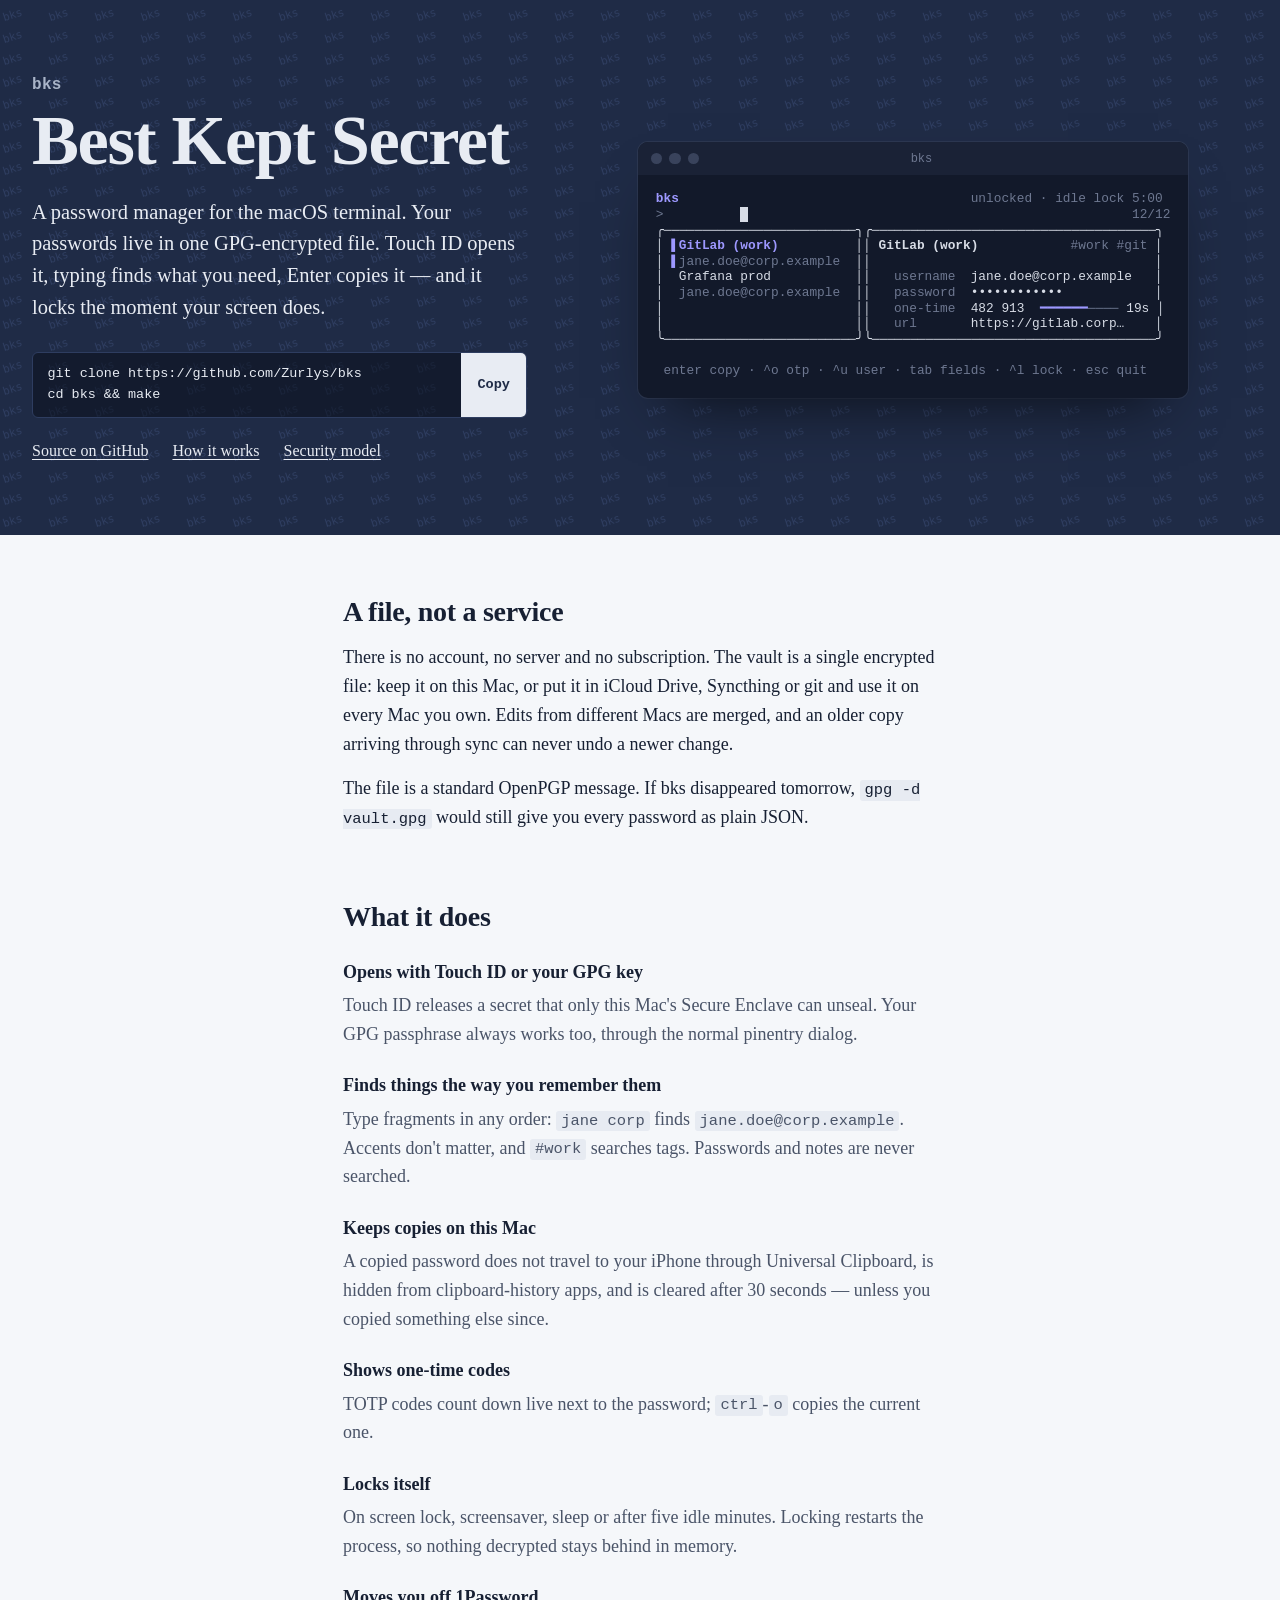
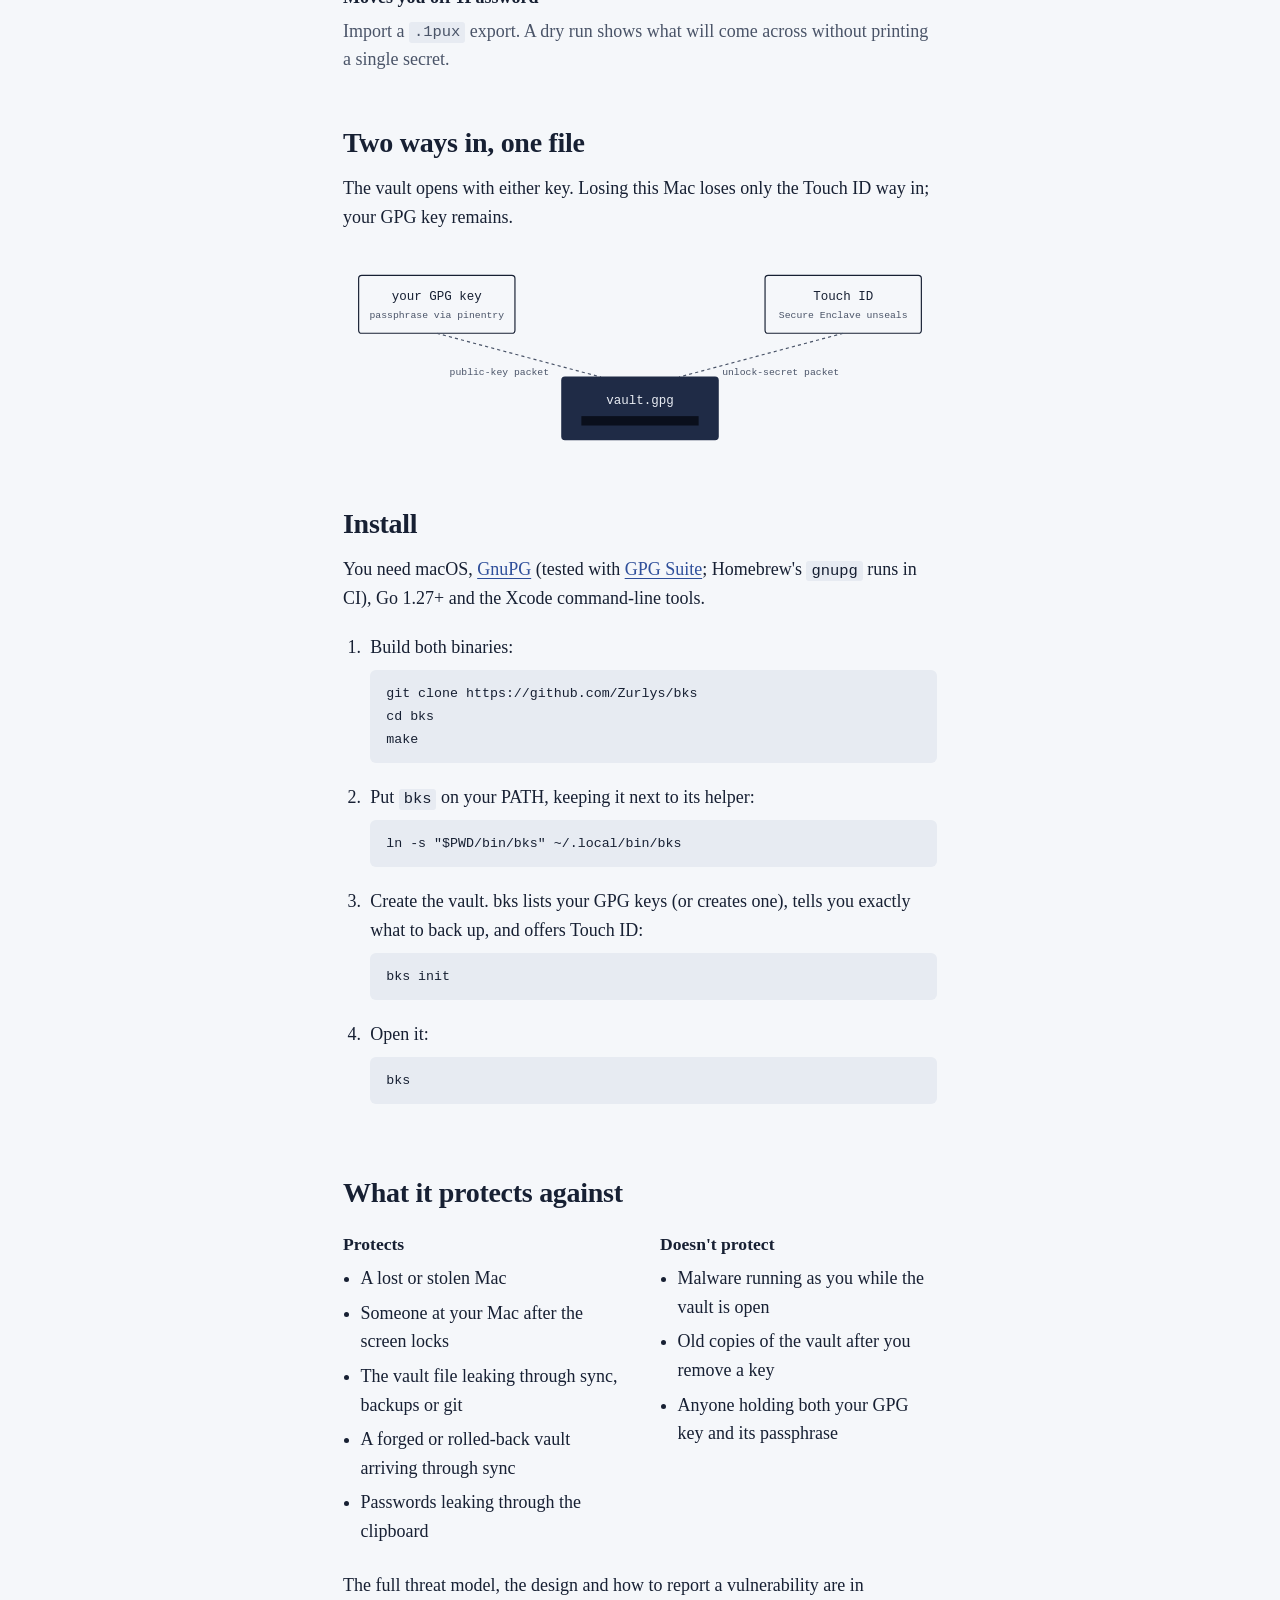
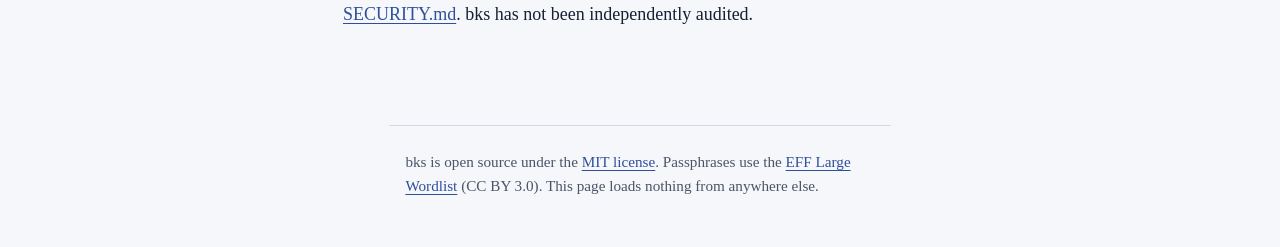
==== docs/index.html @ 6996f91b "bks: a terminal password manager for macOS One GPG-encrypted vault file that opens with your GPG key" ====
<!doctype html>
<html lang="en">
<head>
  <meta charset="utf-8">
  <meta name="viewport" content="width=device-width, initial-scale=1">
  <meta http-equiv="Content-Security-Policy" content="default-src 'none'; style-src 'self'; script-src 'self'; img-src 'self' data:; base-uri 'none'; form-action 'none'">
  <meta name="referrer" content="no-referrer">
  <title>bks — Best Kept Secret</title>
  <meta name="description" content="A password manager for the macOS terminal: one GPG-encrypted file, Touch ID, fuzzy search, and it locks when your screen locks.">
  <meta name="color-scheme" content="light dark">
  <link rel="stylesheet" href="style.css">
  <link rel="icon" href="data:image/svg+xml,%3Csvg xmlns='http://www.w3.org/2000/svg' viewBox='0 0 32 32'%3E%3Crect width='32' height='32' rx='6' fill='%231F2B46'/%3E%3Crect x='6' y='14' width='20' height='5' fill='%23F5F7FA'/%3E%3C/svg%3E">
  <script src="demo.js" defer></script>
</head>
<body>

<header class="hero">
  <div class="hero-inner">
    <div class="hero-text">
      <p class="wordmark">bks</p>
      <h1>Best Kept Secret</h1>
      <p class="deck">A password manager for the macOS terminal. Your passwords live in one GPG-encrypted file. Touch&nbsp;ID opens it, typing finds what you need, Enter copies it — and it locks the moment your screen does.</p>
      <div class="install">
        <pre>git clone https://github.com/Zurlys/bks
cd bks &amp;&amp; make</pre>
        <button type="button" class="copy" data-text="git clone https://github.com/Zurlys/bks &amp;&amp; cd bks &amp;&amp; make">Copy</button>
      </div>
      <nav class="hero-links" aria-label="Project">
        <a href="https://github.com/Zurlys/bks">Source on GitHub</a>
        <a href="https://github.com/Zurlys/bks/blob/main/DESIGN.md">How it works</a>
        <a href="https://github.com/Zurlys/bks/blob/main/SECURITY.md">Security model</a>
      </nav>
    </div>

    <figure class="terminal" aria-label="The bks terminal interface: a search for 'jane corp' narrows the list to two entries, Enter copies the password, and the status line confirms the copy stays on this Mac.">
      <div class="term-bar" aria-hidden="true"><span></span><span></span><span></span><b>bks</b></div>
<pre id="tui" aria-hidden="true"><span class="hl">bks</span>                                      <span class="dim">unlocked · idle lock 5:00</span>
<span class="dim">&gt;</span> <span id="q">jane corp</span><span class="cursor"> </span>                                                  <span class="dim" id="count">2/12</span>
╭─────────────────────────╮╭─────────────────────────────────────╮
│ <span class="sel">▌GitLab (work)</span>          ││ <b>GitLab (work)</b>            <span class="dim">#work #git</span> │
│ <span class="sel">▌</span><span class="dim">jane.doe@corp.example</span>  ││                                     │
│  Grafana prod           ││   <span class="dim">username</span>  jane.doe@corp.example   │
│  <span class="dim">jane.doe@corp.example</span>  ││   <span class="dim">password</span>  ••••••••••••            │
│                         ││   <span class="dim">one-time</span>  <span id="otp">482 913</span>  <span id="bar"><span class="bar-on">━━━━━━</span><span class="dim">────</span></span> <span id="secs">19s</span> │
│                         ││   <span class="dim">url</span>       https://gitlab.corp…    │
╰─────────────────────────╯╰─────────────────────────────────────╯
 <span class="ok" id="status">✓ password copied (this Mac only) · clipboard clears in 30s</span>
 <span class="dim">enter copy · ^o otp · ^u user · tab fields · ^l lock · esc quit</span></pre>
    </figure>
  </div>
</header>

<main>
  <section>
    <h2>A file, not a service</h2>
    <p>There is no account, no server and no subscription. The vault is a single encrypted file: keep it on this Mac, or put it in iCloud Drive, Syncthing or git and use it on every Mac you own. Edits from different Macs are merged, and an older copy arriving through sync can never undo a newer change.</p>
    <p>The file is a standard OpenPGP message. If bks disappeared tomorrow, <code>gpg -d vault.gpg</code> would still give you every password as plain JSON.</p>
  </section>

  <section>
    <h2>What it does</h2>
    <dl class="features">
      <dt>Opens with Touch ID or your GPG key</dt>
      <dd>Touch ID releases a secret that only this Mac's Secure Enclave can unseal. Your GPG passphrase always works too, through the normal pinentry dialog.</dd>

      <dt>Finds things the way you remember them</dt>
      <dd>Type fragments in any order: <code>jane corp</code> finds <code>jane.doe@corp.example</code>. Accents don't matter, and <code>#work</code> searches tags. Passwords and notes are never searched.</dd>

      <dt>Keeps copies on this Mac</dt>
      <dd>A copied password does not travel to your iPhone through Universal Clipboard, is hidden from clipboard-history apps, and is cleared after 30 seconds — unless you copied something else since.</dd>

      <dt>Shows one-time codes</dt>
      <dd>TOTP codes count down live next to the password; <kbd>ctrl</kbd>-<kbd>o</kbd> copies the current one.</dd>

      <dt>Locks itself</dt>
      <dd>On screen lock, screensaver, sleep or after five idle minutes. Locking restarts the process, so nothing decrypted stays behind in memory.</dd>

      <dt>Moves you off 1Password</dt>
      <dd>Import a <code>.1pux</code> export. A dry run shows what will come across without printing a single secret.</dd>
    </dl>
  </section>

  <section>
    <h2>Two ways in, one file</h2>
    <p>The vault opens with either key. Losing this Mac loses only the Touch ID way in; your GPG key remains.</p>
    <svg class="doors doors-wide" viewBox="0 0 760 250" role="img" aria-labelledby="dw-title dw-desc">
      <title id="dw-title">How the vault opens</title>
      <desc id="dw-desc">vault.gpg holds the JSON vault. Your GPG key opens it through its public-key packet; Touch ID lets the Secure Enclave unseal the unlock secret, which opens its other packet.</desc>
      <g class="door">
        <rect x="20" y="30" width="200" height="74" rx="4"/>
        <text x="120" y="62">your GPG key</text>
        <text x="120" y="84" class="small">passphrase via pinentry</text>
      </g>
      <g class="door">
        <rect x="540" y="30" width="200" height="74" rx="4"/>
        <text x="640" y="62">Touch ID</text>
        <text x="640" y="84" class="small">Secure Enclave unseals</text>
      </g>
      <path class="link" d="M120 104 L330 160"/>
      <path class="link" d="M640 104 L430 160"/>
      <text x="200" y="158" class="small" text-anchor="end">public-key packet</text>
      <text x="560" y="158" class="small" text-anchor="start">unlock-secret packet</text>
      <g class="vault">
        <rect x="280" y="160" width="200" height="80" rx="4"/>
        <text x="380" y="194">vault.gpg</text>
        <rect x="305" y="210" width="150" height="12" class="redact"/>
      </g>
    </svg>
    <svg class="doors doors-tall" viewBox="0 0 320 420" role="img" aria-labelledby="dt-title dt-desc">
      <title id="dt-title">How the vault opens</title>
      <desc id="dt-desc">vault.gpg holds the JSON vault. Your GPG key opens it through its public-key packet; Touch ID lets the Secure Enclave unseal the unlock secret, which opens its other packet.</desc>
      <g class="door">
        <rect x="10" y="10" width="140" height="70" rx="4"/>
        <text x="80" y="40">GPG key</text>
        <text x="80" y="62" class="small">via pinentry</text>
      </g>
      <g class="door">
        <rect x="170" y="10" width="140" height="70" rx="4"/>
        <text x="240" y="40">Touch ID</text>
        <text x="240" y="62" class="small">Secure Enclave</text>
      </g>
      <path class="link" d="M80 80 L80 200 L130 300"/>
      <path class="link" d="M240 80 L240 200 L190 300"/>
      <text x="70" y="165" class="small" text-anchor="end" transform="rotate(-90 70 165)">public-key packet</text>
      <text x="256" y="175" class="small" text-anchor="middle" transform="rotate(90 256 175)">unlock-secret packet</text>
      <g class="vault">
        <rect x="60" y="300" width="200" height="90" rx="4"/>
        <text x="160" y="336">vault.gpg</text>
        <rect x="85" y="354" width="150" height="12" class="redact"/>
      </g>
    </svg>
  </section>

  <section>
    <h2>Install</h2>
    <p>You need macOS, <a href="https://gnupg.org">GnuPG</a> (tested with <a href="https://gpgtools.org">GPG Suite</a>; Homebrew's <code>gnupg</code> runs in CI), Go 1.27+ and the Xcode command-line tools.</p>
    <ol class="steps">
      <li><p>Build both binaries:</p><pre><code>git clone https://github.com/Zurlys/bks
cd bks
make</code></pre></li>
      <li><p>Put <code>bks</code> on your PATH, keeping it next to its helper:</p><pre><code>ln -s "$PWD/bin/bks" ~/.local/bin/bks</code></pre></li>
      <li><p>Create the vault. bks lists your GPG keys (or creates one), tells you exactly what to back up, and offers Touch ID:</p><pre><code>bks init</code></pre></li>
      <li><p>Open it:</p><pre><code>bks</code></pre></li>
    </ol>
  </section>

  <section>
    <h2>What it protects against</h2>
    <div class="threats">
      <div>
        <h3>Protects</h3>
        <ul>
          <li>A lost or stolen Mac</li>
          <li>Someone at your Mac after the screen locks</li>
          <li>The vault file leaking through sync, backups or git</li>
          <li>A forged or rolled-back vault arriving through sync</li>
          <li>Passwords leaking through the clipboard</li>
        </ul>
      </div>
      <div>
        <h3>Doesn't protect</h3>
        <ul>
          <li>Malware running as you while the vault is open</li>
          <li>Old copies of the vault after you remove a key</li>
          <li>Anyone holding both your GPG key and its passphrase</li>
        </ul>
      </div>
    </div>
    <p>The full threat model, the design and how to report a vulnerability are in <a href="https://github.com/Zurlys/bks/blob/main/SECURITY.md">SECURITY.md</a>. bks has not been independently audited.</p>
  </section>
</main>

<footer>
  <p>bks is open source under the <a href="https://github.com/Zurlys/bks/blob/main/LICENSE">MIT license</a>. Passphrases use the <a href="https://www.eff.org/dice">EFF Large Wordlist</a> (CC BY 3.0). This page loads nothing from anywhere else.</p>
</footer>

</body>
</html>
---- docs/style.css ----
/* bks site — "security envelope": quiet paper and ink, one patterned band. */

:root {
  --paper: #F5F7FA;          /* envelope exterior */
  --ink: #172033;            /* blue-black text */
  --ink-soft: #4A5468;
  --rule: #D5DBE5;
  --envelope: #1F2B46;       /* security-envelope blue */
  --tint: #2E3D60;           /* the tint pattern's lines */
  --on-envelope: #E8ECF3;
  --on-envelope-soft: #A9B4C8;
  --link: #2F4F9A;
  --term-bg: #12192A;
  --term-ink: #D7DCE6;
  --term-dim: #6E7891;
  --term-accent: #9D98FF;    /* the TUI's own colours */
  --term-ok: #56D364;
  --code-bg: #E7EBF2;

  --serif: Charter, "Bitstream Charter", "Iowan Old Style", "Sitka Text", Cambria, Georgia, serif;
  --mono: ui-monospace, "SF Mono", Menlo, Consolas, "Liberation Mono", monospace;
  --measure: 66ch;
}

@media (prefers-color-scheme: dark) {
  :root {
    --paper: #121826;
    --ink: #E3E7EF;
    --ink-soft: #A7B0C2;
    --rule: #2A3348;
    --link: #9DB4F0;
    --code-bg: #1B2336;
  }
}

* { box-sizing: border-box; }

html { -webkit-text-size-adjust: 100%; }

body {
  margin: 0;
  background: var(--paper);
  color: var(--ink);
  font: 1.125rem/1.6 var(--serif);
  font-kerning: normal;
}

a { color: var(--link); text-underline-offset: 0.18em; text-decoration-thickness: 1px; }
a:hover { text-decoration-thickness: 2px; }
:focus-visible { outline: 2px solid var(--term-accent); outline-offset: 3px; border-radius: 2px; }

code, kbd, pre { font-family: var(--mono); font-size: 0.86em; }
:not(pre) > code, kbd {
  background: var(--code-bg);
  padding: 0.08em 0.32em;
  border-radius: 3px;
}

/* ---- hero: the inside of a security envelope ---------------------------- */

.hero {
  background-color: var(--envelope);
  /* tiny repeated "bks", like the tint printed inside security envelopes */
  background-image: url("data:image/svg+xml,%3Csvg xmlns='http://www.w3.org/2000/svg' width='46' height='22' viewBox='0 0 46 22'%3E%3Ctext x='2' y='15' font-family='Menlo,monospace' font-size='11' fill='%232E3D60' transform='rotate(-18 23 11)'%3Ebks%3C/text%3E%3C/svg%3E");
  color: var(--on-envelope);
  padding: clamp(2.5rem, 6vw, 5rem) 1rem clamp(2.5rem, 6vw, 4.5rem);
}

.hero-inner {
  max-width: 76rem;
  margin: 0 auto;
  display: grid;
  grid-template-columns: minmax(0, 1fr); /* never wider than the screen */
  gap: clamp(2rem, 4vw, 3.5rem);
  align-items: center;
}

@media (min-width: 1100px) {
  .hero-inner { grid-template-columns: minmax(22rem, 0.85fr) minmax(0, 1.15fr); }
}

.hero-text { max-width: 36rem; }

.wordmark {
  margin: 0 0 0.75rem;
  font: 600 1rem/1 var(--mono);
  color: var(--on-envelope-soft);
  letter-spacing: 0.02em;
}

h1 {
  margin: 0;
  font-size: clamp(2.6rem, 6vw, 4.4rem);
  line-height: 1.02;
  font-weight: 700;
  letter-spacing: -0.02em;
}

.deck {
  margin: 1.25rem 0 1.75rem;
  font-size: clamp(1.12rem, 1.6vw, 1.3rem);
  line-height: 1.55;
  color: var(--on-envelope);
}

.install {
  display: flex;
  align-items: stretch;
  max-width: 100%;
  border: 1px solid var(--tint);
  background: rgba(10, 15, 28, 0.55);
  border-radius: 6px;
}

.install pre {
  flex: 1;
  min-width: 0;
  margin: 0;
  overflow-x: auto;
  padding: 0.7rem 0.9rem;
  color: var(--on-envelope);
  font-size: 0.84rem;
  line-height: 1.55;
  background: none;
}

.copy {
  font: 600 0.85rem/1 var(--mono);
  color: var(--envelope);
  background: var(--on-envelope);
  border: 0;
  border-radius: 0 5px 5px 0;
  padding: 0 1rem;
  cursor: pointer;
}
.copy:hover { background: #fff; }

.hero-links {
  display: flex;
  flex-wrap: wrap;
  gap: 0.4rem 1.5rem;
  margin-top: 1.25rem;
}
.hero-links a { color: var(--on-envelope); font-size: 1rem; }

/* ---- the terminal --------------------------------------------------------- */

.terminal {
  margin: 0;
  min-width: 0;
  width: fit-content;
  max-width: 100%;
  justify-self: center;
  background: var(--term-bg);
  border-radius: 10px;
  box-shadow: 0 30px 60px -30px rgba(0, 0, 0, 0.7), 0 0 0 1px rgba(255, 255, 255, 0.06);
  overflow: hidden;
}

.term-bar {
  display: flex;
  align-items: center;
  gap: 0.45rem;
  padding: 0.6rem 0.8rem;
  background: #1A2236;
}
.term-bar span { width: 0.7rem; height: 0.7rem; border-radius: 50%; background: #39435C; }
.term-bar b { margin-left: auto; margin-right: auto; font: 500 0.75rem var(--mono); color: var(--term-dim); transform: translateX(-1.2rem); }

.terminal pre {
  margin: 0;
  padding: 1rem 1.1rem 1.2rem;
  color: var(--term-ink);
  font-size: clamp(0.62rem, 1.05vw, 0.8rem);
  line-height: 1.22; /* close enough for box-drawing lines to join */
  overflow-x: auto;
}

.terminal .dim { color: var(--term-dim); }
.terminal .hl, .terminal .sel { color: var(--term-accent); font-weight: 600; }
.terminal .ok { color: var(--term-ok); }
.terminal .bar-on { color: var(--term-accent); }
.terminal .cursor { background: var(--term-ink); }
.terminal .hidden { visibility: hidden; }

@media (prefers-reduced-motion: no-preference) {
  .terminal .cursor.blink { animation: blink 1.05s steps(1) infinite; }
}
@keyframes blink { 50% { background: transparent; } }

/* ---- document body ---------------------------------------------------------- */

main { padding: 1rem 1rem 2rem; }

section {
  max-width: var(--measure);
  margin: 0 auto;
  padding: 2.75rem 0 0.5rem;
}


h2 {
  margin: 0 0 0.9rem;
  font-size: 1.75rem;
  line-height: 1.2;
  letter-spacing: -0.01em;
}

h3 { margin: 0 0 0.4rem; font-size: 1.1rem; }

p { margin: 0 0 1rem; }

.features { margin: 1.5rem 0 0; }
.features dt {
  font-weight: 700;
  margin-top: 1.4rem;
}
.features dt:first-child { margin-top: 0; }
.features dd {
  margin: 0.3rem 0 0;
  color: var(--ink-soft);
}

.doors {
  display: block;
  width: 100%;
  height: auto;
  margin: 1.25rem 0 0.5rem;
  font-family: var(--mono);
}
.doors rect { fill: var(--paper); stroke: var(--ink); stroke-width: 1.5; }
.doors .vault rect:first-child { fill: var(--envelope); stroke: var(--envelope); }
.doors .vault text { fill: var(--on-envelope); }
.doors .redact { fill: #0A0F1C; stroke: none; }
.doors text { fill: var(--ink); font-size: 16px; text-anchor: middle; }
.doors text.small { font-size: 12.5px; fill: var(--ink-soft); }
.doors .link { fill: none; stroke: var(--ink-soft); stroke-width: 1.5; stroke-dasharray: 4 4; }
.doors.doors-tall { display: none; }
@media (max-width: 600px) {
  .doors.doors-wide { display: none; }
  .doors.doors-tall { display: block; max-width: 22rem; }
}

.steps { padding-left: 1.4rem; margin: 1.25rem 0 0; }
.steps li { margin-bottom: 1.25rem; padding-left: 0.3rem; }
.steps li p { margin-bottom: 0.5rem; }
.steps pre {
  margin: 0;
  padding: 0.75rem 1rem;
  background: var(--code-bg);
  border-radius: 6px;
  overflow-x: auto;
  line-height: 1.5;
}

.threats {
  display: grid;
  gap: 1.5rem 2.5rem;
  margin: 1.25rem 0 1.25rem;
}
@media (min-width: 640px) { .threats { grid-template-columns: 1fr 1fr; } }
.threats ul { margin: 0; padding-left: 1.1rem; }
.threats li { margin-bottom: 0.35rem; }

footer {
  max-width: var(--measure);
  margin: 2.5rem auto 0;
  padding: 1.5rem 1rem 3rem;
  border-top: 1px solid var(--rule);
  font-size: 0.95rem;
  color: var(--ink-soft);
}
footer p { margin: 0; }
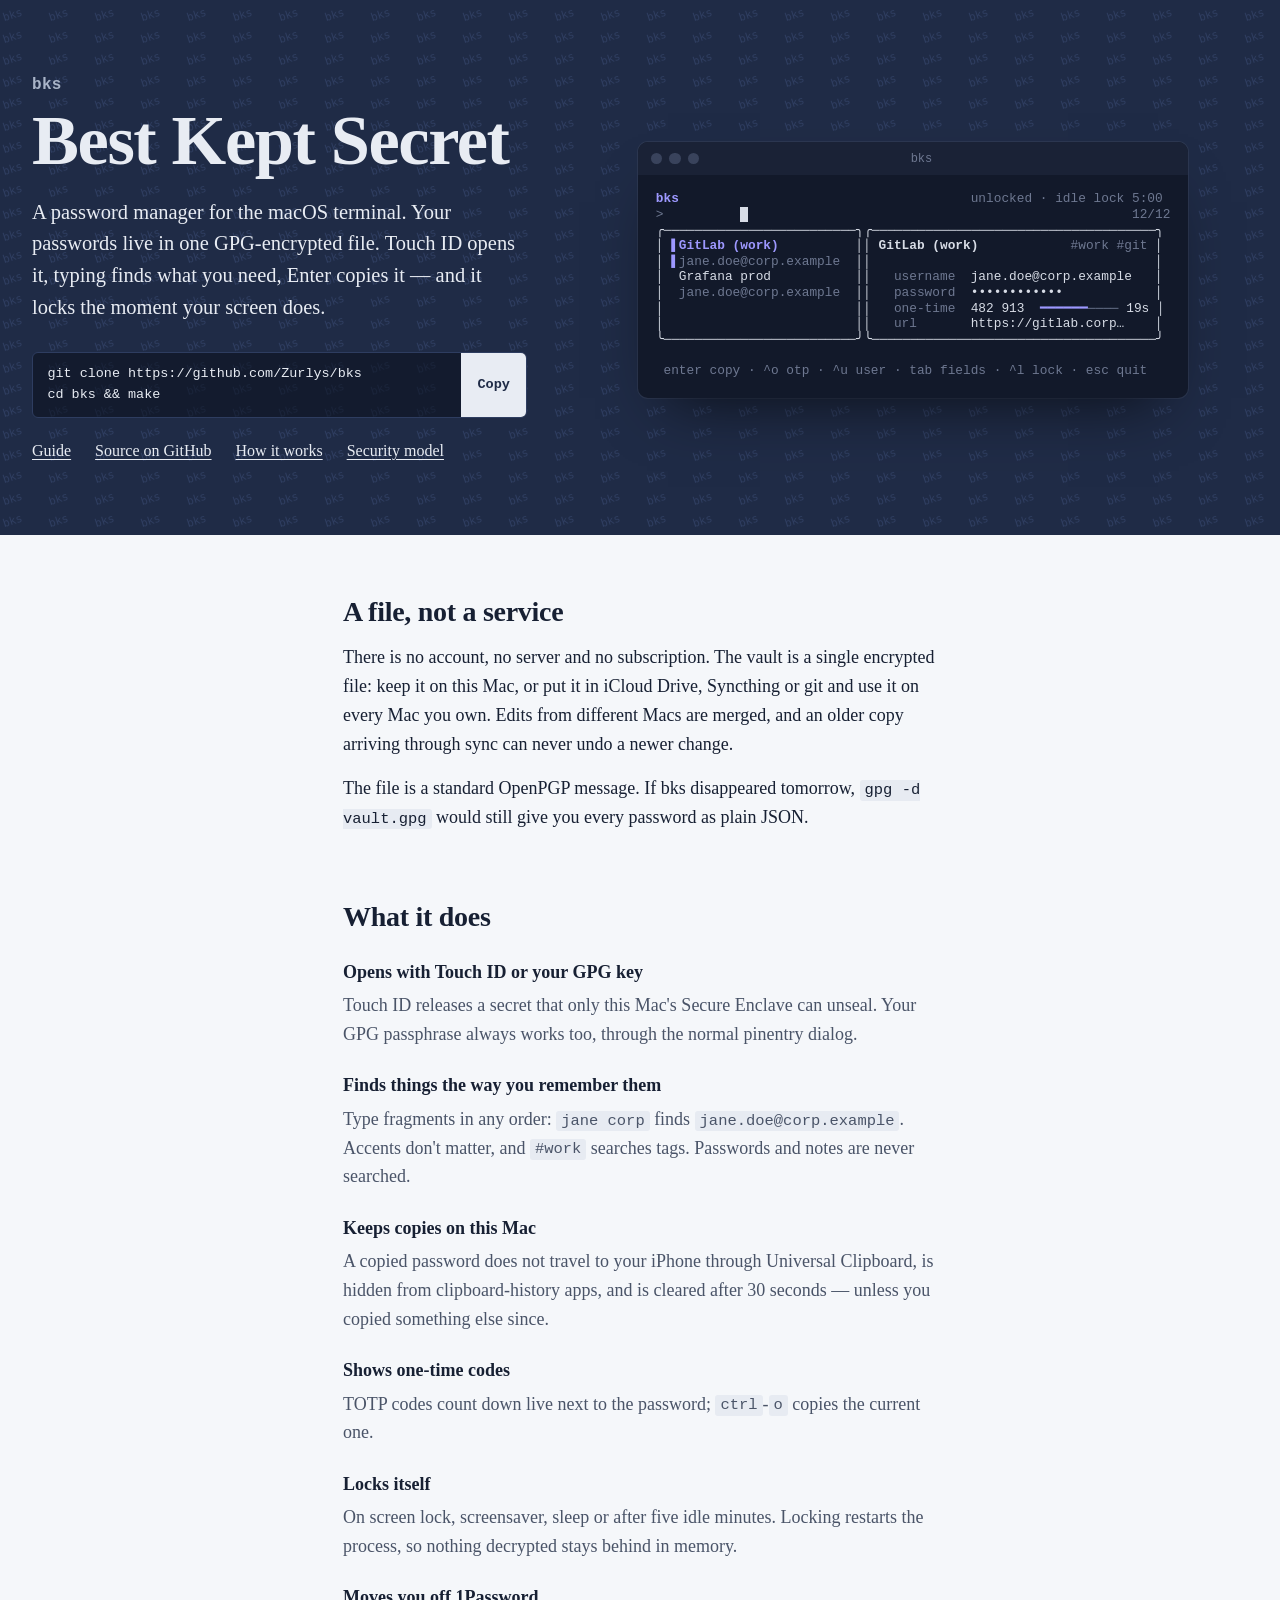
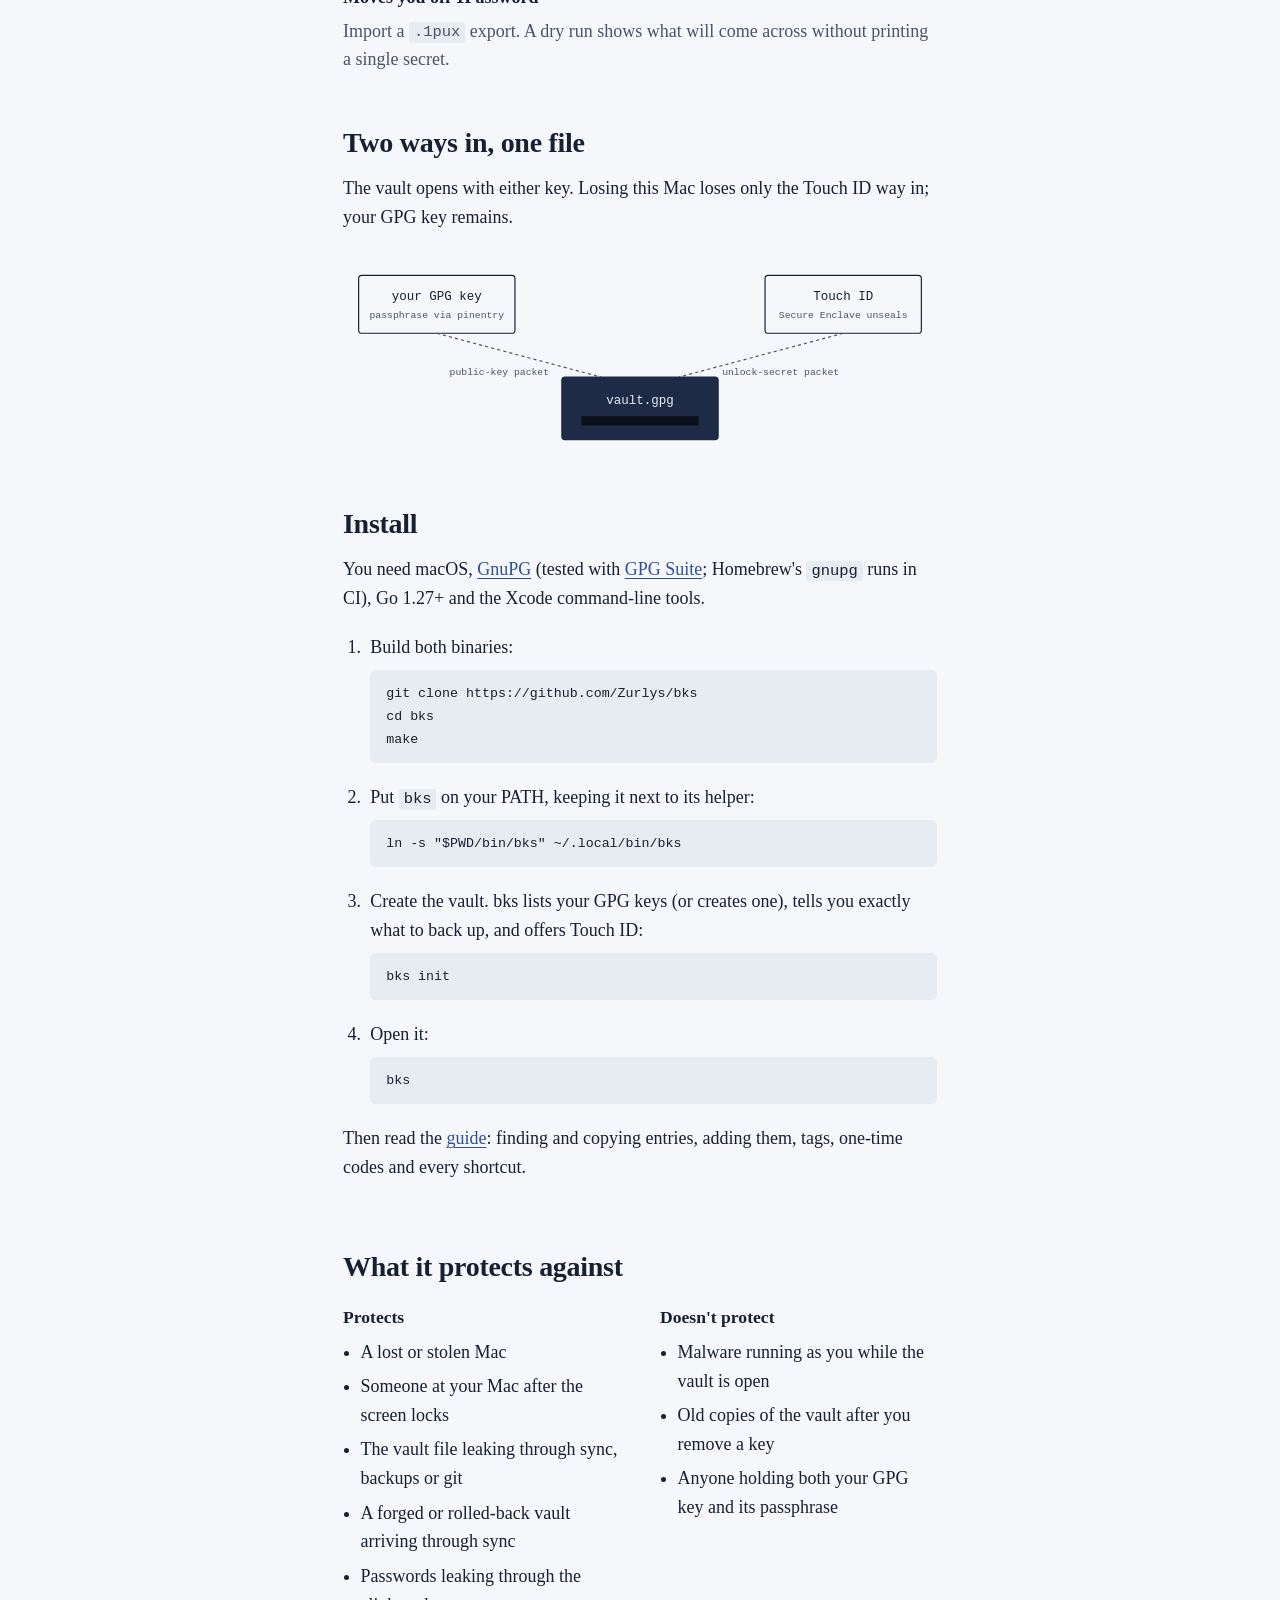
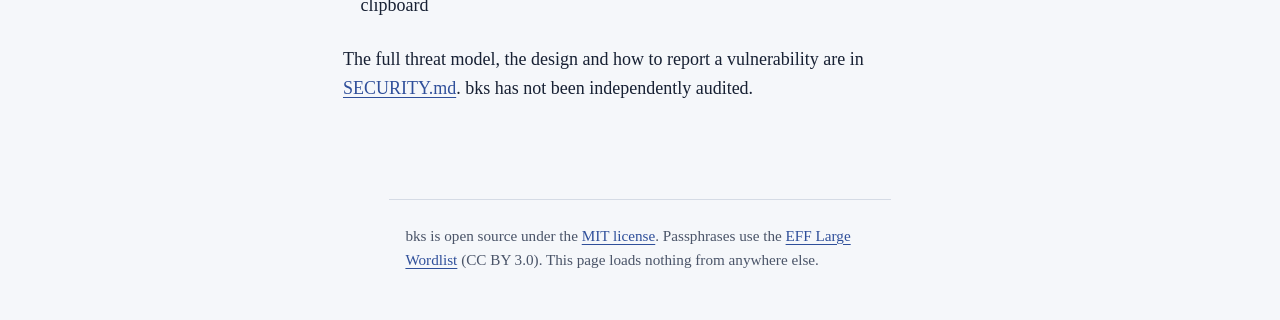
==== commit a4f96500: "Guide: shortcuts, adding entries, tags, one-time codes - GUIDE.md: opening and unlocking, searching," ====
--- a/docs/index.html
+++ b/docs/index.html
@@ -26,6 +26,7 @@
         <button type="button" class="copy" data-text="git clone https://github.com/Zurlys/bks &amp;&amp; cd bks &amp;&amp; make">Copy</button>
       </div>
       <nav class="hero-links" aria-label="Project">
+        <a href="guide.html">Guide</a>
         <a href="https://github.com/Zurlys/bks">Source on GitHub</a>
         <a href="https://github.com/Zurlys/bks/blob/main/DESIGN.md">How it works</a>
         <a href="https://github.com/Zurlys/bks/blob/main/SECURITY.md">Security model</a>
@@ -142,6 +143,7 @@
       <li><p>Create the vault. bks lists your GPG keys (or creates one), tells you exactly what to back up, and offers Touch ID:</p><pre><code>bks init</code></pre></li>
       <li><p>Open it:</p><pre><code>bks</code></pre></li>
     </ol>
+    <p>Then read the <a href="guide.html">guide</a>: finding and copying entries, adding them, tags, one-time codes and every shortcut.</p>
   </section>
 
   <section>
--- a/docs/style.css
+++ b/docs/style.css
@@ -271,3 +271,53 @@
   color: var(--ink-soft);
 }
 footer p { margin: 0; }
+
+/* ---- guide page ----------------------------------------------------------- */
+
+.band {
+  background-color: var(--envelope);
+  background-image: url("data:image/svg+xml,%3Csvg xmlns='http://www.w3.org/2000/svg' width='46' height='22' viewBox='0 0 46 22'%3E%3Ctext x='2' y='15' font-family='Menlo,monospace' font-size='11' fill='%232E3D60' transform='rotate(-18 23 11)'%3Ebks%3C/text%3E%3C/svg%3E");
+  padding: 0.9rem 1rem;
+}
+.band-inner {
+  max-width: var(--measure);
+  margin: 0 auto;
+  display: flex;
+  align-items: baseline;
+  gap: 1.5rem;
+}
+.band a { color: var(--on-envelope); font-size: 1rem; }
+.band .home { font: 600 1.1rem/1 var(--mono); text-decoration: none; margin-right: auto; }
+
+.guide {
+  max-width: var(--measure);
+  margin: 0 auto;
+  padding: 2.5rem 1rem 1rem;
+}
+.guide h1 { font-size: clamp(2.2rem, 5vw, 3rem); margin-bottom: 1rem; }
+.guide h2 { margin-top: 3rem; padding-top: 0.25rem; }
+.guide h3 { margin-top: 1.75rem; font-size: 1.2rem; }
+.guide ul { padding-left: 1.2rem; margin: 0 0 1rem; }
+.guide li { margin-bottom: 0.3rem; }
+.guide li ul { margin: 0.3rem 0 0; }
+.guide pre {
+  margin: 0 0 1.25rem;
+  padding: 0.75rem 1rem;
+  background: var(--code-bg);
+  border-radius: 6px;
+  overflow-x: auto;
+  line-height: 1.5;
+}
+.guide pre code { background: none; padding: 0; font-size: 0.82rem; }
+.guide h2:target, .guide h3:target { scroll-margin-top: 1rem; }
+
+.table { overflow-x: auto; margin: 0.5rem 0 1.5rem; }
+.table table { border-collapse: collapse; width: 100%; font-size: 1rem; }
+.table th, .table td {
+  text-align: left;
+  vertical-align: top;
+  padding: 0.45rem 1rem 0.45rem 0;
+  border-bottom: 1px solid var(--rule);
+}
+.table th { font-weight: 700; border-bottom-width: 2px; }
+.table td:first-child { white-space: nowrap; }
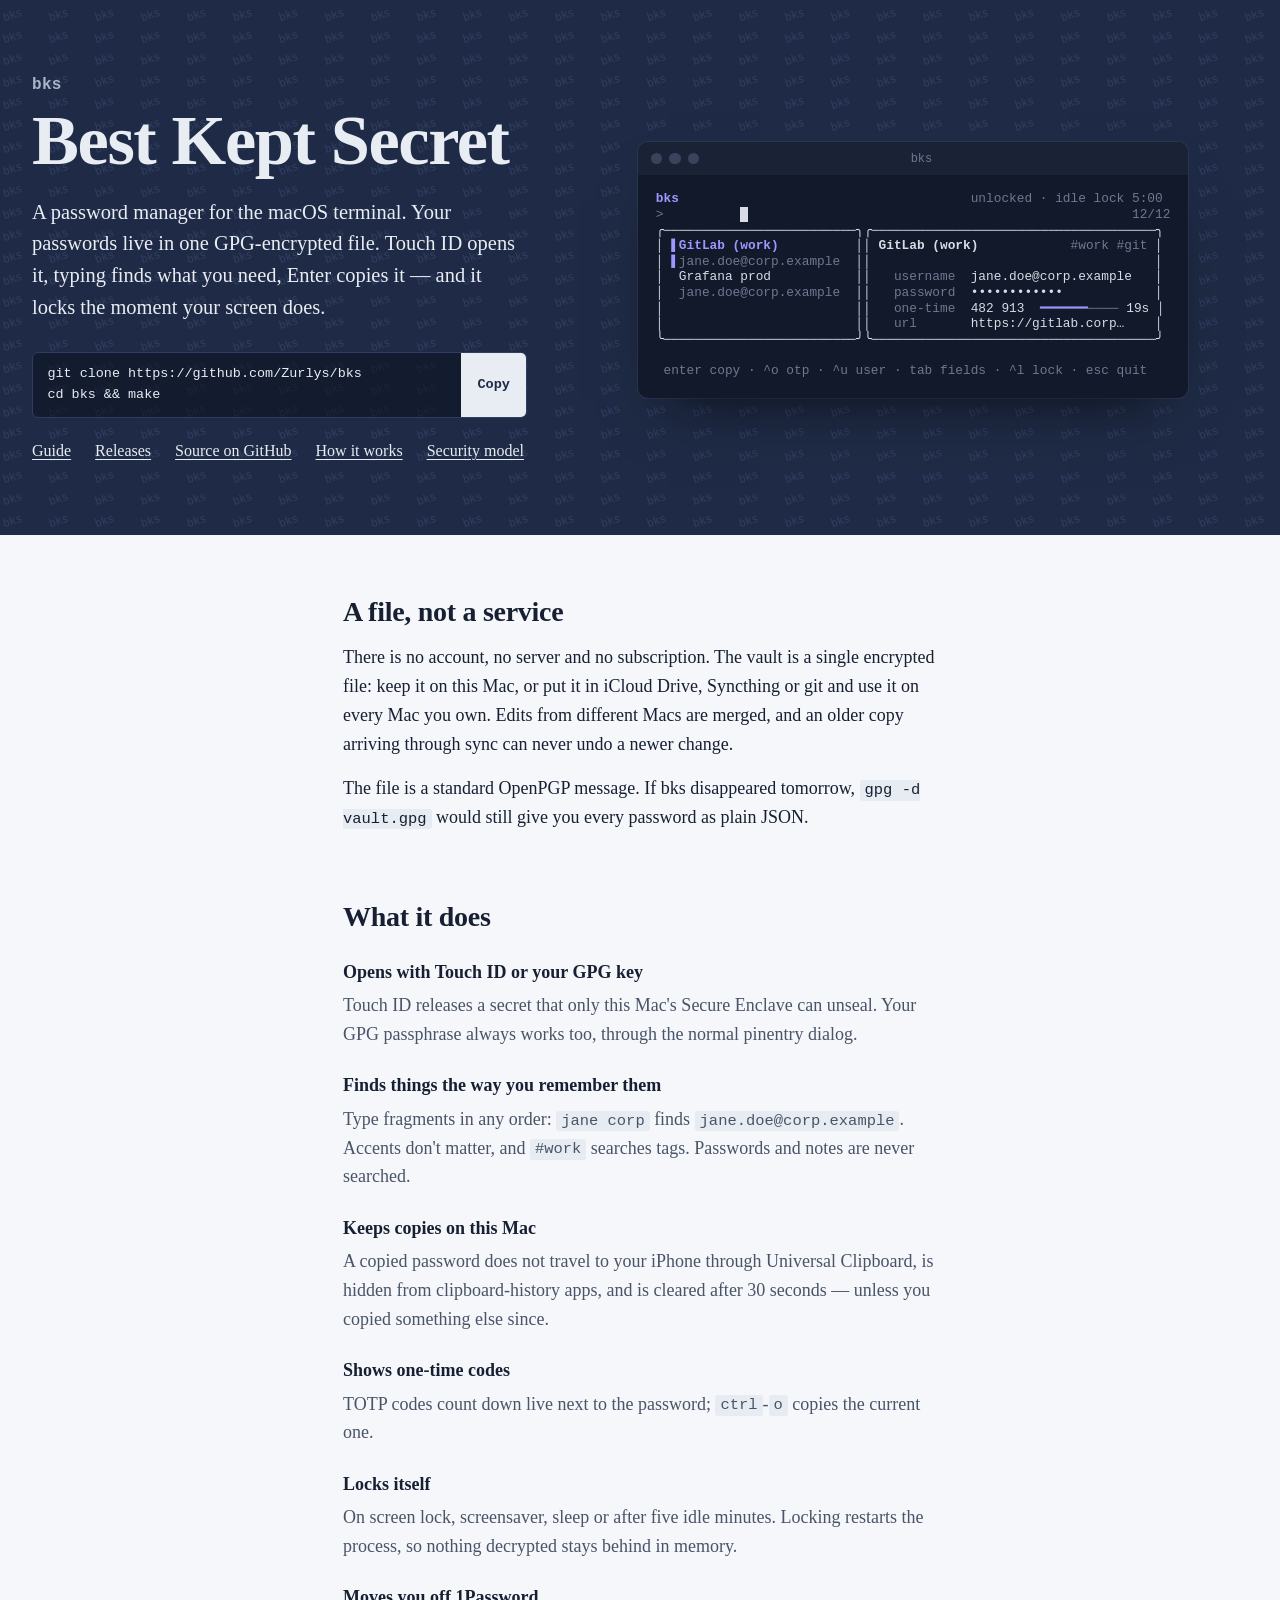
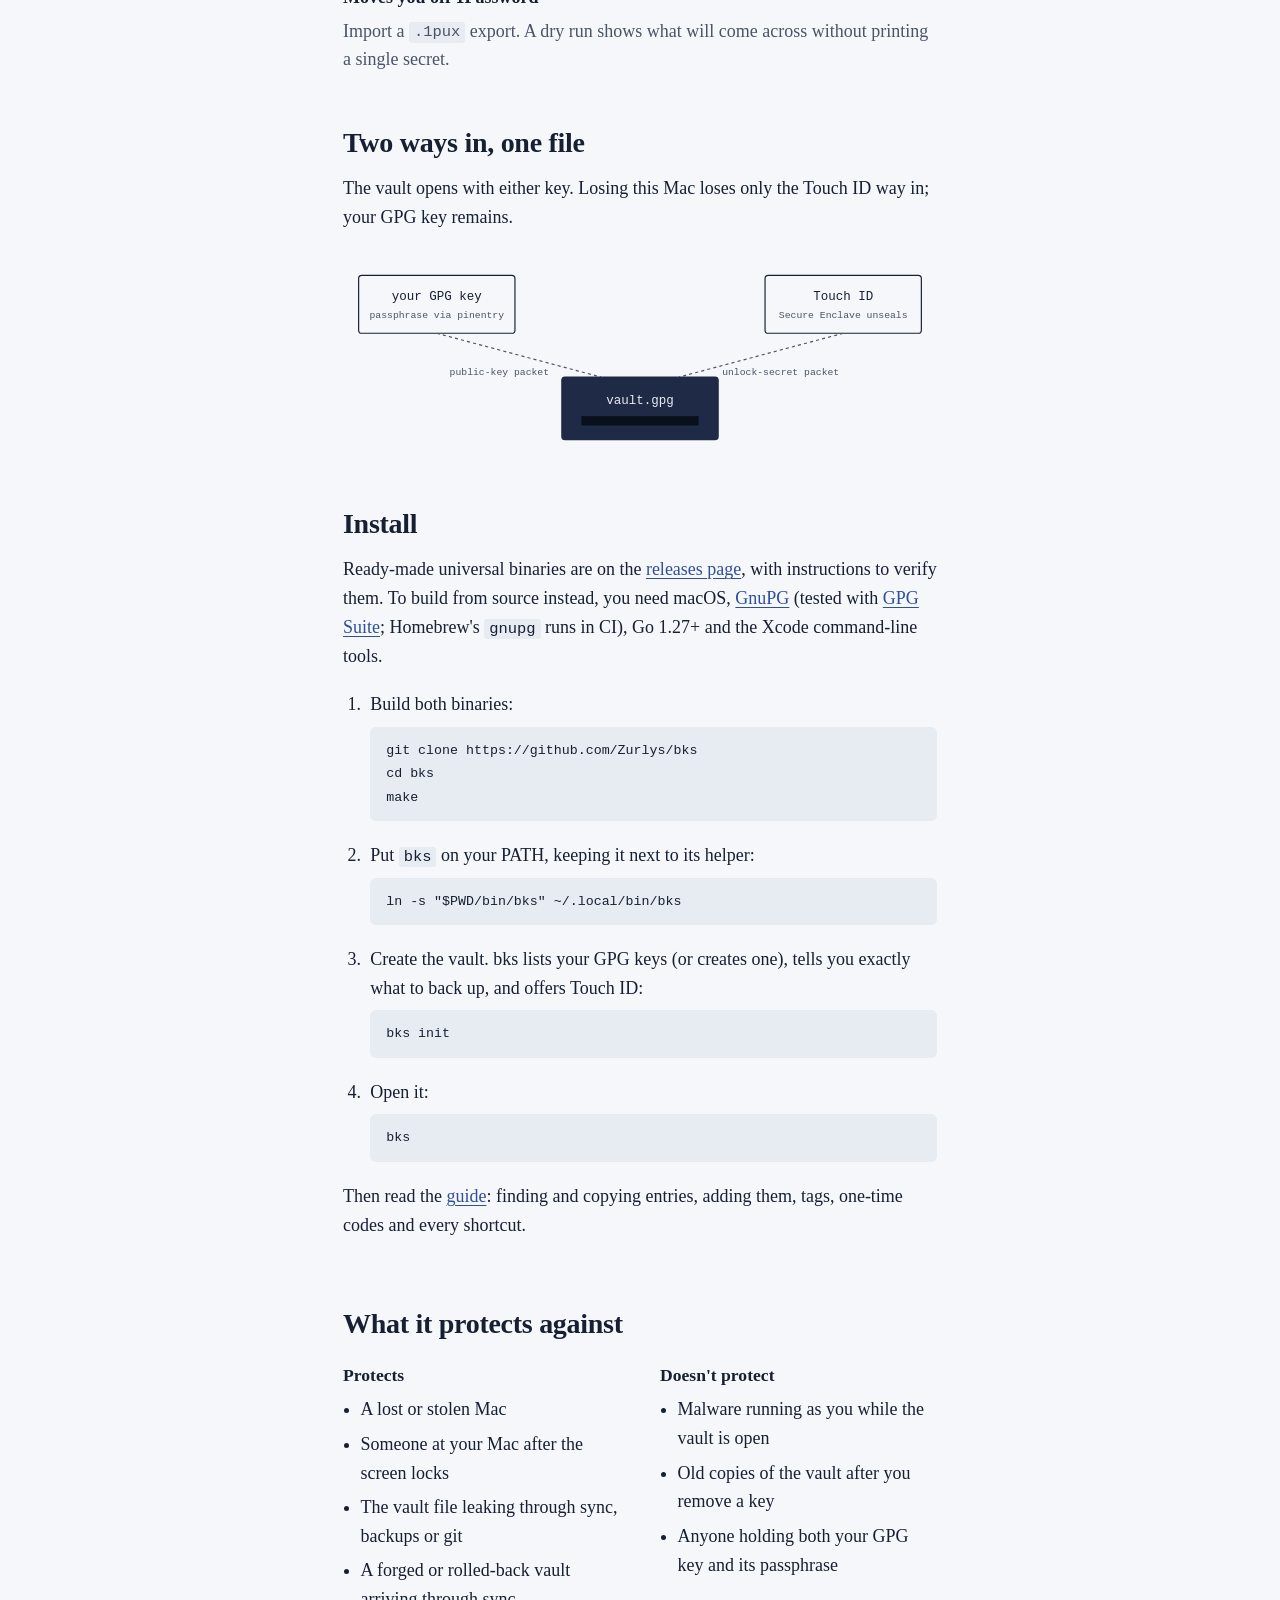
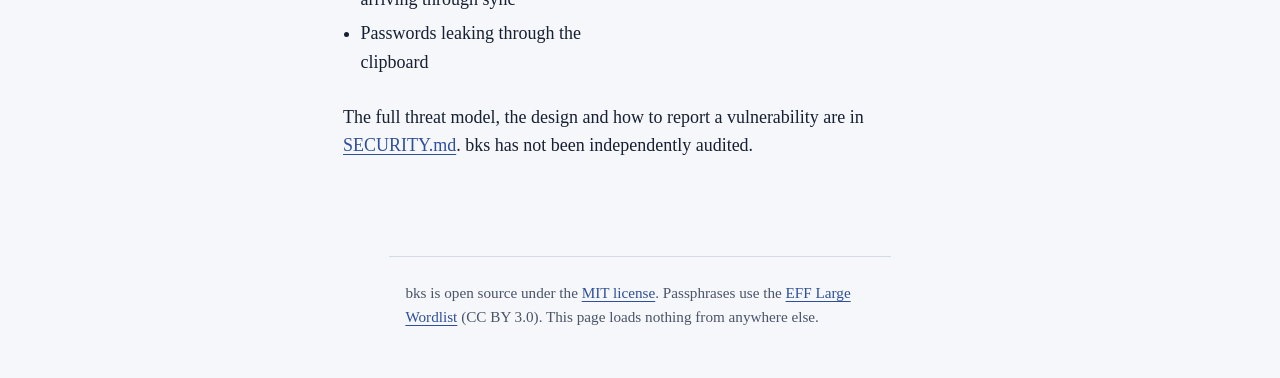
==== commit 97ca289e: "Releases: tag-triggered macOS builds with provenance; changelog; Homebrew template - .github/workflo" ====
--- a/docs/index.html
+++ b/docs/index.html
@@ -8,9 +8,9 @@
   <title>bks — Best Kept Secret</title>
   <meta name="description" content="A password manager for the macOS terminal: one GPG-encrypted file, Touch ID, fuzzy search, and it locks when your screen locks.">
   <meta name="color-scheme" content="light dark">
-  <link rel="stylesheet" href="style.css">
+  <link rel="stylesheet" href="style.css?v=33e7b9f733">
   <link rel="icon" href="data:image/svg+xml,%3Csvg xmlns='http://www.w3.org/2000/svg' viewBox='0 0 32 32'%3E%3Crect width='32' height='32' rx='6' fill='%231F2B46'/%3E%3Crect x='6' y='14' width='20' height='5' fill='%23F5F7FA'/%3E%3C/svg%3E">
-  <script src="demo.js" defer></script>
+  <script src="demo.js?v=a109d52731" defer></script>
 </head>
 <body>
 
@@ -27,6 +27,7 @@
       </div>
       <nav class="hero-links" aria-label="Project">
         <a href="guide.html">Guide</a>
+        <a href="https://github.com/Zurlys/bks/releases">Releases</a>
         <a href="https://github.com/Zurlys/bks">Source on GitHub</a>
         <a href="https://github.com/Zurlys/bks/blob/main/DESIGN.md">How it works</a>
         <a href="https://github.com/Zurlys/bks/blob/main/SECURITY.md">Security model</a>
@@ -134,7 +135,7 @@
 
   <section>
     <h2>Install</h2>
-    <p>You need macOS, <a href="https://gnupg.org">GnuPG</a> (tested with <a href="https://gpgtools.org">GPG Suite</a>; Homebrew's <code>gnupg</code> runs in CI), Go 1.27+ and the Xcode command-line tools.</p>
+    <p>Ready-made universal binaries are on the <a href="https://github.com/Zurlys/bks/releases">releases page</a>, with instructions to verify them. To build from source instead, you need macOS, <a href="https://gnupg.org">GnuPG</a> (tested with <a href="https://gpgtools.org">GPG Suite</a>; Homebrew's <code>gnupg</code> runs in CI), Go 1.27+ and the Xcode command-line tools.</p>
     <ol class="steps">
       <li><p>Build both binaries:</p><pre><code>git clone https://github.com/Zurlys/bks
 cd bks
--- a/docs/style.css
+++ b/docs/style.css
@@ -286,7 +286,9 @@
   align-items: baseline;
   gap: 1.5rem;
 }
+.band-inner { flex-wrap: wrap; row-gap: 0.4rem; }
 .band a { color: var(--on-envelope); font-size: 1rem; }
+.band a[aria-current="page"] { text-decoration-thickness: 2px; }
 .band .home { font: 600 1.1rem/1 var(--mono); text-decoration: none; margin-right: auto; }
 
 .guide {
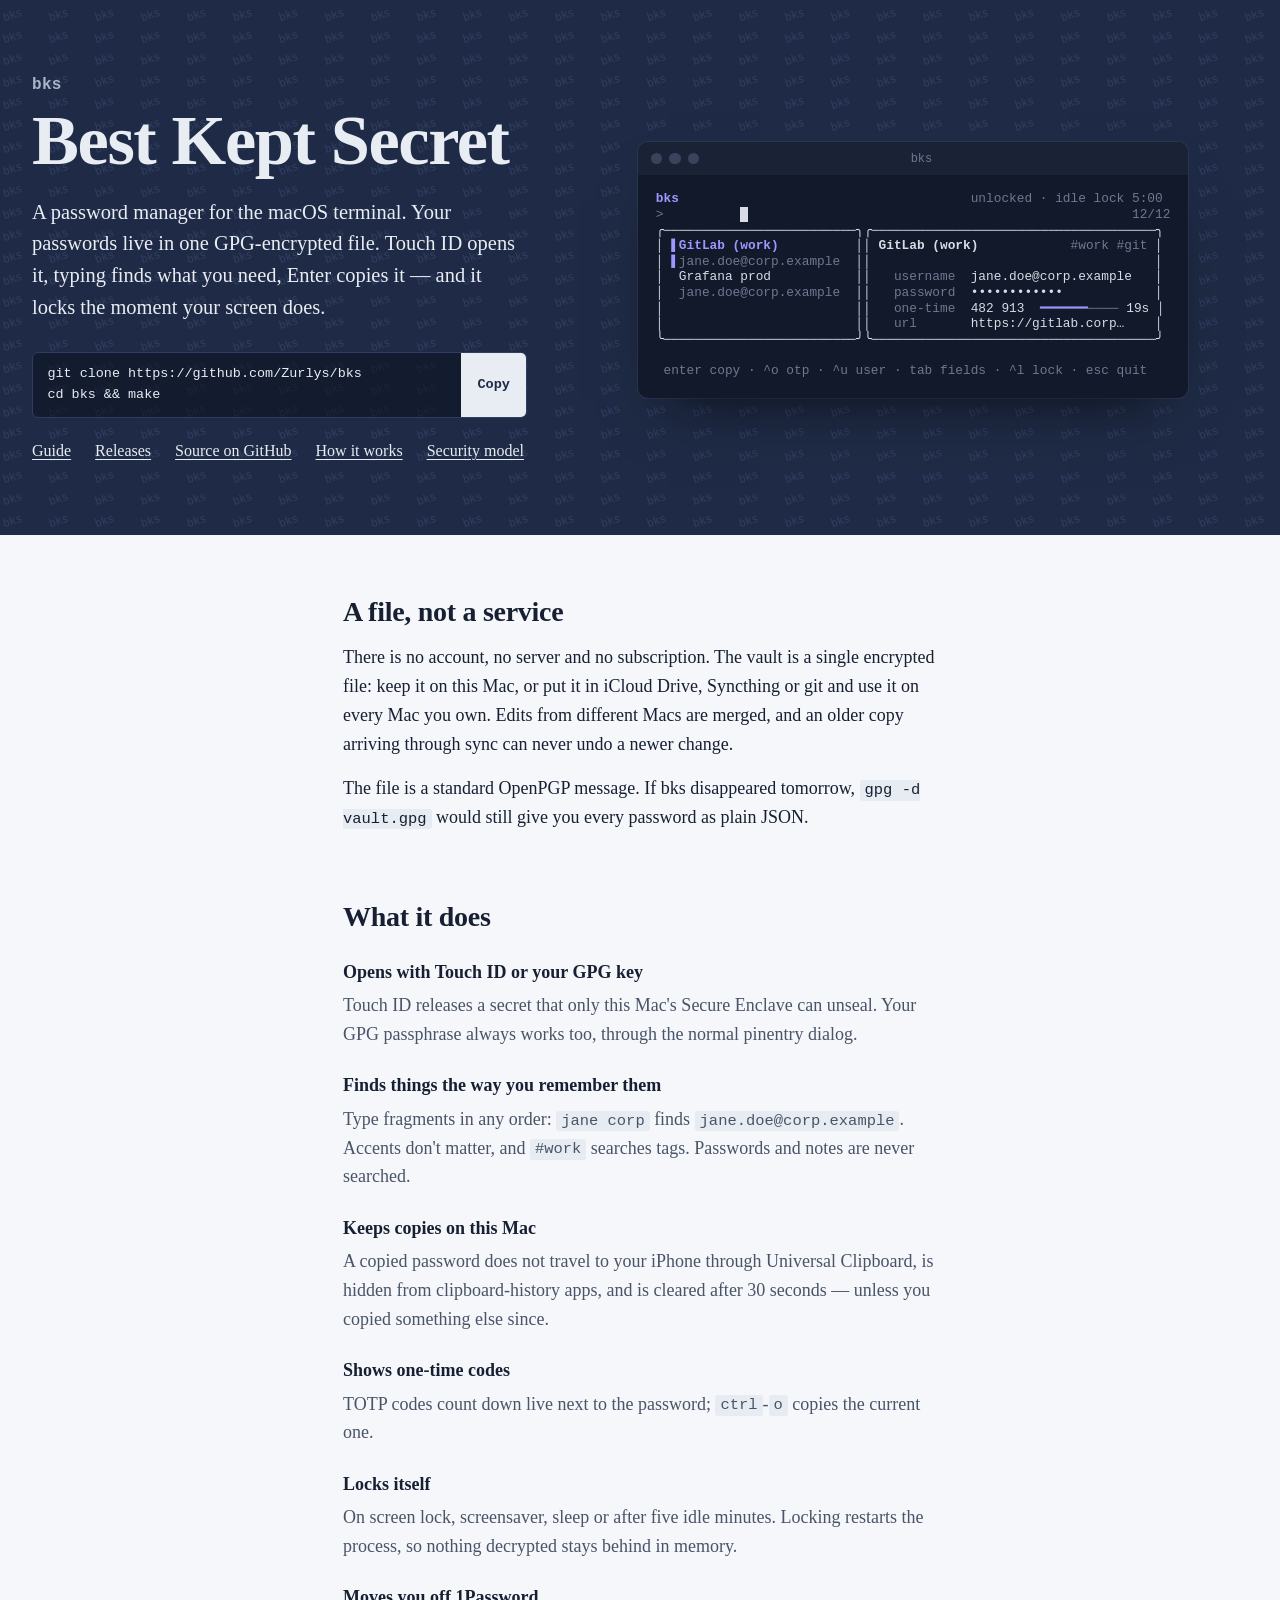
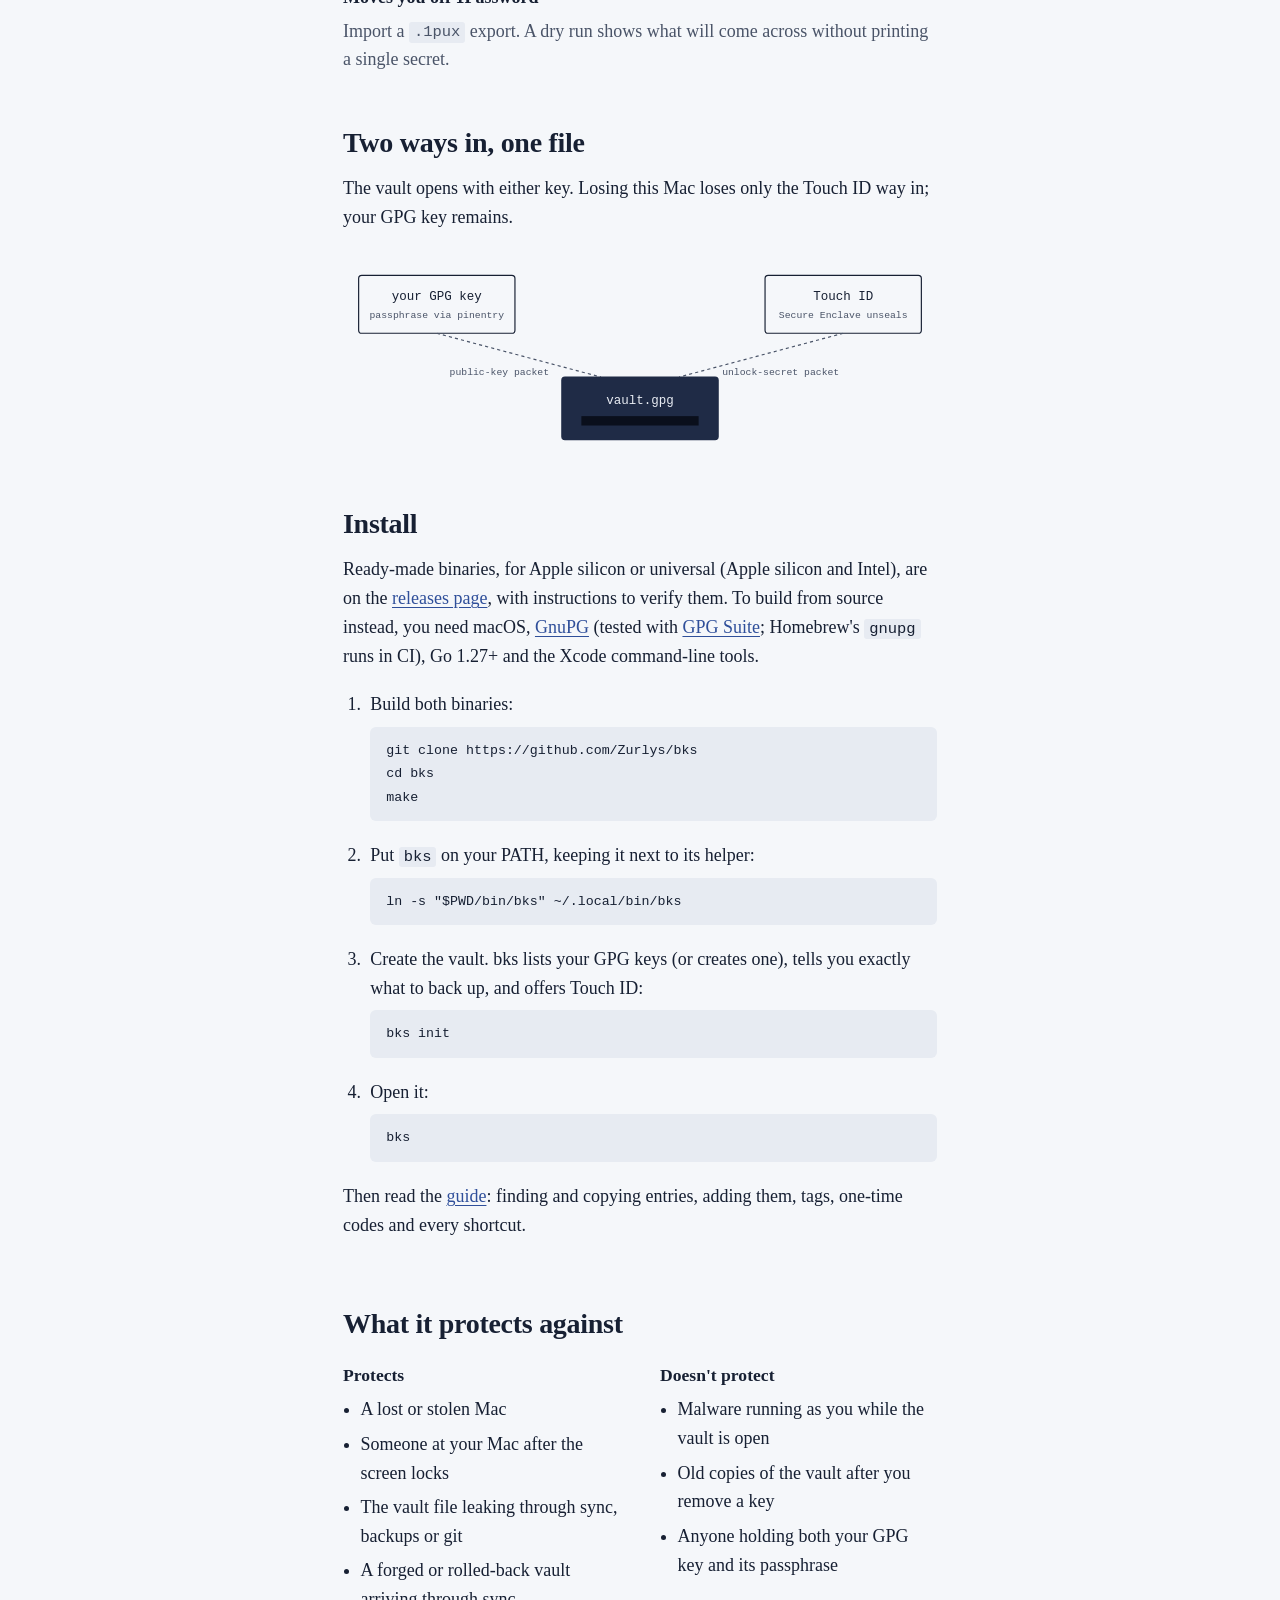
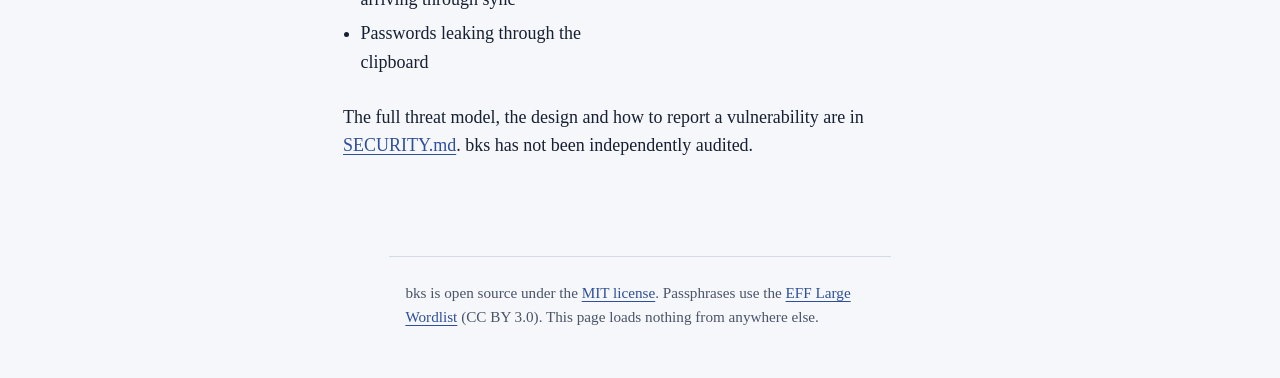
==== commit b138883c: "Releases: an Apple silicon archive next to the universal one; full-changelog link in the notes CHANG" ====
--- a/docs/index.html
+++ b/docs/index.html
@@ -135,7 +135,7 @@
 
   <section>
     <h2>Install</h2>
-    <p>Ready-made universal binaries are on the <a href="https://github.com/Zurlys/bks/releases">releases page</a>, with instructions to verify them. To build from source instead, you need macOS, <a href="https://gnupg.org">GnuPG</a> (tested with <a href="https://gpgtools.org">GPG Suite</a>; Homebrew's <code>gnupg</code> runs in CI), Go 1.27+ and the Xcode command-line tools.</p>
+    <p>Ready-made binaries, for Apple silicon or universal (Apple silicon and Intel), are on the <a href="https://github.com/Zurlys/bks/releases">releases page</a>, with instructions to verify them. To build from source instead, you need macOS, <a href="https://gnupg.org">GnuPG</a> (tested with <a href="https://gpgtools.org">GPG Suite</a>; Homebrew's <code>gnupg</code> runs in CI), Go 1.27+ and the Xcode command-line tools.</p>
     <ol class="steps">
       <li><p>Build both binaries:</p><pre><code>git clone https://github.com/Zurlys/bks
 cd bks
